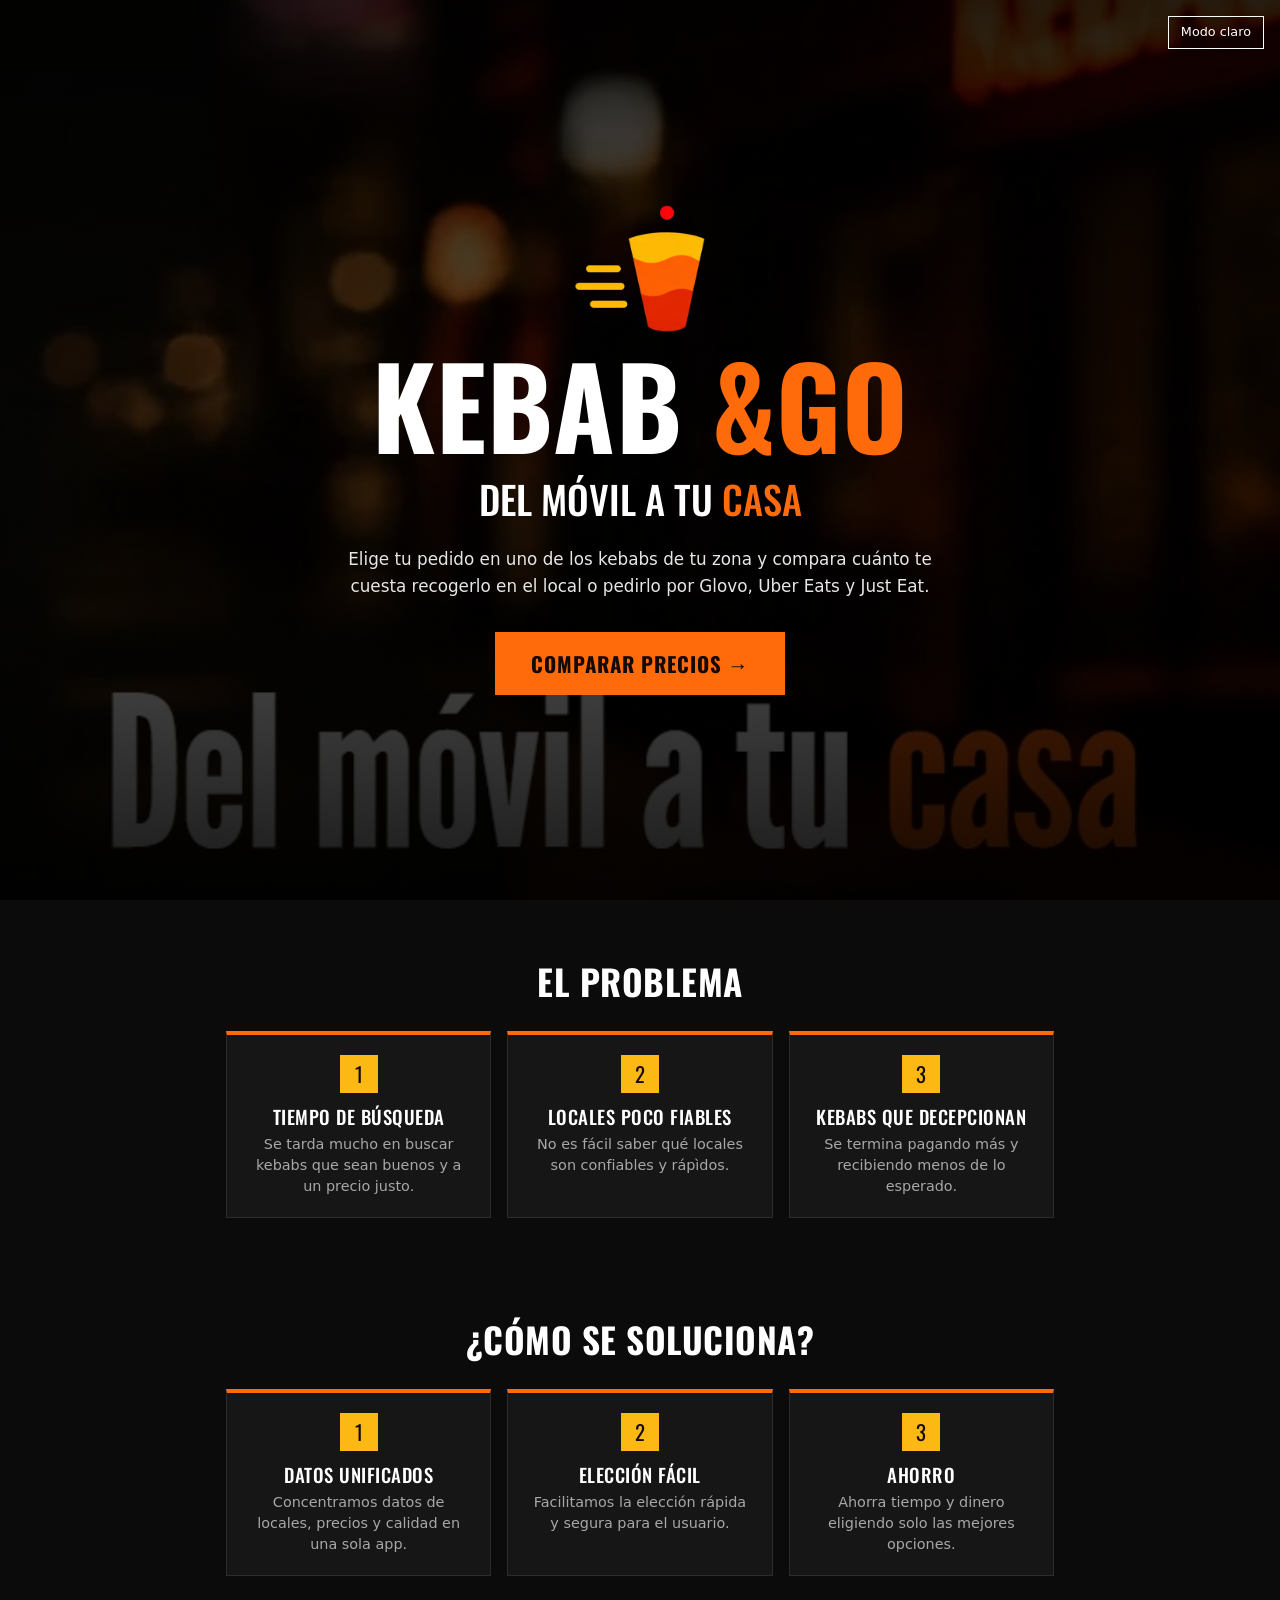
==== kebab-and-go/index.html @ 1873d4c3 "se sube página" ====
<!DOCTYPE html>
<html lang="es">

<head>
    <meta charset="utf-8">
    <meta name="viewport" content="width=device-width, initial-scale=1, viewport-fit=cover">
    <title>KEBAB&amp;GO</title>
    <link rel="icon" href="assets/favicon.png">
    <link rel="preconnect" href="https://fonts.googleapis.com">
    <link rel="preconnect" href="https://fonts.gstatic.com" crossorigin>
    <link href="https://fonts.googleapis.com/css2?family=Oswald:wght@500;700&display=swap" rel="stylesheet">
    <link rel="stylesheet" href="css/style.css">
    <link rel="stylesheet" href="css/inicio.css">
</head>

<body>

    <!-- ==================== PANTALLA 1: INICIO ==================== -->
    <div id="inicio">

        <section class="hero">

            <video class="hero-video" autoplay muted loop playsinline poster="assets/poster.jpg">
                <source src="assets/video.mp4" type="video/mp4">
            </video>
            <div class="hero-capa"></div>

            <button class="btn-tema" type="button">Modo claro</button>

            <div class="hero-contenido">
                <img class="logo" src="assets/logo.png" alt="Logo de KEBAB&GO">
                <h1>KEBAB <span>&amp;GO</span></h1>
                <p class="lema">Del móvil a tu <span>casa</span></p>
                <p class="desc">
                    Elige tu pedido en uno de los kebabs de tu zona y compara cuánto te cuesta
                    recogerlo en el local o pedirlo por Glovo, Uber Eats y Just Eat.
                </p>
                <button class="btn-grande" type="button" onclick="ir('menu')">Comparar precios →</button>
            </div>

        </section>

        <section class="como">
            <h2>El problema</h2>

            <div class="pasos">
                <div class="paso">
                    <span>1</span>
                    <h3>Tiempo de búsqueda</h3>
                    <p>Se tarda mucho en buscar kebabs que sean buenos y a un precio justo.</p>
                </div>
                <div class="paso">
                    <span>2</span>
                    <h3>Locales poco fiables</h3>
                    <p>No es fácil saber qué locales son confiables y rápìdos.</p>
                </div>
                <div class="paso">
                    <span>3</span>
                    <h3>Kebabs que decepcionan</h3>
                    <p>Se termina pagando más y recibiendo menos de lo esperado.</p>
                </div>
            </div>
            <h2>¿Cómo se soluciona?</h2>

            <div class="pasos">
                <div class="paso">
                    <span>1</span>
                    <h3>Datos unificados</h3>
                    <p>Concentramos datos de locales, precios y calidad en una sola app.</p>
                </div>
                <div class="paso">
                    <span>2</span>
                    <h3>Elección fácil</h3>
                    <p>Facilitamos la elección rápida y segura para el usuario.</p>
                </div>
                <div class="paso">
                    <span>3</span>
                    <h3>Ahorro</h3>
                    <p>Ahorra tiempo y dinero eligiendo solo las mejores opciones.</p>
                </div>
            </div>
        </section>

    </div>

    <!-- ==================== PANTALLAS 2 Y 3: COMPARADOR ==================== -->
    <div id="comparador" hidden>

        <div class="wrap">

            <header>
                <div class="header-top">
                    <a class="marca" href="#" onclick="ir('inicio'); return false;">
                        <img src="assets/logo.png" alt="">
                        <h1>KEBAB <span>&amp;GO</span></h1>
                    </a>
                    <button class="btn-tema" type="button">Modo claro</button>
                </div>

                <p>Compara tu pedido: recoger en local vs. apps de reparto</p>
                <span class="sim">Prototipo de simulación · precios ficticios</span>
            </header>

            <div class="steps">
                <span id="s1" class="on">1. Elige tu pedido</span>
                <span id="s2">2. Compara precios</span>
            </div>

            <main id="app"></main>

        </div>

        <div class="bar" id="bar">
            <div></div>
        </div>

    </div>

    <script src="js/tema.js"></script>
    <script src="js/data.js"></script>
    <script src="js/app.js"></script>

</body>

</html>
---- kebab-and-go/css/style.css ----
/* ==========================================================
   KEBAB&GO · Estilos generales
   Estilo: negro + naranja + amarillo, tipografía condensada
   ========================================================== */

/* ---------- Colores: modo oscuro (por defecto) ---------- */
:root {
    --bg: #0b0b0b;          /* fondo, casi negro */
    --card: #161616;        /* tarjetas */
    --tx: #ffffff;          /* texto */
    --mut: #a8a8a8;         /* texto secundario */
    --bd: #2c2c2c;          /* bordes */
    --ac: #ff6a0a;          /* naranja de la marca */
    --acx: #140a02;         /* texto sobre el naranja */
    --amarillo: #fdb913;    /* amarillo del logo */
    --brand: #000000;       /* cabecera */
    --brand-tx: #ffffff;
    --link: #ff8a3d;
    --ok: #7ed957;
    --okbg: #1b2a14;

    --fuente-titulos: "Oswald", "Bebas Neue", Impact, "Arial Narrow", sans-serif;
}

/* ---------- Colores: modo claro ---------- */
:root[data-theme="light"] {
    --bg: #fff6ea;
    --card: #ffffff;
    --tx: #1a1410;
    --mut: #7a6a5d;
    --bd: #f0dcc6;
    --ac: #ff6a0a;
    --acx: #140a02;
    --brand: #000000;
    --brand-tx: #ffffff;
    --link: #d4560a;
    --ok: #2f7d1a;
    --okbg: #e8f5df;
}

/* ---------- Base ---------- */
[hidden] {
    display: none !important;
}

* {
    box-sizing: border-box;
}

body {
    margin: 0;
    background: var(--bg);
    color: var(--tx);
    font-family: system-ui, -apple-system, "Segoe UI", Roboto, sans-serif;
    line-height: 1.45;
    transition: background 0.2s, color 0.2s;
}

h1,
h2,
h3 {
    font-family: var(--fuente-titulos);
    text-transform: uppercase;
    letter-spacing: 0.5px;
}

.wrap {
    max-width: 720px;
    margin: 0 auto;
    padding: 16px 16px 110px;
}

/* ---------- Cabecera ---------- */
header {
    padding: 16px;
    border-bottom: 4px solid var(--ac);
    background: var(--brand);
    color: var(--brand-tx);
}

.header-top {
    display: flex;
    justify-content: space-between;
    align-items: center;
    gap: 12px;
}

.marca {
    display: flex;
    align-items: center;
    gap: 10px;
    color: inherit;
    text-decoration: none;
}

.marca img {
    width: 44px;
    height: auto;
}

header h1 {
    margin: 0;
    font-size: 2rem;
    line-height: 1;
}

h1 span,
.lema span {
    color: var(--ac);
}

header p {
    margin: 10px 0 0;
    opacity: 0.85;
}

.sim {
    display: inline-block;
    margin-top: 10px;
    padding: 4px 10px;
    background: var(--amarillo);
    color: #140a02;
    font-size: 0.8rem;
    font-weight: 700;
}

.btn-tema {
    padding: 6px 12px;
    border: 1px solid #ffffff;
    background: transparent;
    color: #ffffff;
    font: inherit;
    font-size: 0.8rem;
    cursor: pointer;
}

.btn-tema:hover {
    background: #ffffff;
    color: #000000;
}

/* ---------- Pasos ---------- */
.steps {
    display: flex;
    gap: 8px;
    margin: 16px 0;
    font-size: 0.85rem;
    color: var(--mut);
}

.steps span {
    flex: 1;
    padding: 6px 0;
    border-bottom: 3px solid var(--bd);
}

.steps .on {
    color: var(--tx);
    border-color: var(--ac);
    font-weight: 600;
}

.como h2 + .pasos + h2 {
    margin-top: 96px;
}

/* ---------- Pestañas de restaurantes ---------- */
.tabs {
    display: grid;
    grid-template-columns: repeat(3, 1fr);
    gap: 8px;
    margin-bottom: 14px;
}

.tab {
    padding: 10px;
    border: 2px solid var(--bd);
    background: var(--card);
    color: var(--tx);
    font: inherit;
    text-align: left;
    cursor: pointer;
}

.tab.on {
    border-color: var(--ac);
}

.tab b {
    display: block;
    font-family: var(--fuente-titulos);
    font-size: 1rem;
    font-weight: 500;
    text-transform: uppercase;
}

.tab small {
    color: var(--mut);
}

/* ---------- Productos ---------- */
.item {
    display: flex;
    justify-content: space-between;
    align-items: center;
    gap: 12px;
    margin-bottom: 8px;
    padding: 12px;
    border: 1px solid var(--bd);
    background: var(--card);
}

.item h3 {
    margin: 0;
    font-size: 1.05rem;
    font-weight: 500;
}

.item p {
    margin: 2px 0 0;
    color: var(--mut);
    font-size: 0.85rem;
}

.price {
    color: var(--amarillo);
    font-weight: 700;
    white-space: nowrap;
}

:root[data-theme="light"] .price {
    color: var(--link);
}

.qty {
    display: flex;
    align-items: center;
    gap: 8px;
}

.qty button {
    width: 34px;
    height: 34px;
    border: 1px solid var(--bd);
    background: var(--bg);
    color: var(--tx);
    font-size: 1.1rem;
    cursor: pointer;
}

.qty button.add {
    background: var(--ac);
    border-color: var(--ac);
    color: var(--acx);
    font-weight: 700;
}

/* ---------- Barra inferior ---------- */
.bar {
    position: fixed;
    left: 0;
    right: 0;
    bottom: 0;
    padding: 12px 16px calc(12px + env(safe-area-inset-bottom, 0px));
    border-top: 2px solid var(--ac);
    background: var(--card);
}

.bar div {
    display: flex;
    justify-content: space-between;
    align-items: center;
    gap: 12px;
    max-width: 720px;
    margin: 0 auto;
}

.bar small {
    color: var(--mut);
}

/* ---------- Botones ---------- */
.btn {
    padding: 12px 18px;
    border: 0;
    background: var(--ac);
    color: var(--acx);
    font-family: var(--fuente-titulos);
    font-size: 1.05rem;
    font-weight: 700;
    letter-spacing: 0.5px;
    text-transform: uppercase;
    cursor: pointer;
}

.btn:hover {
    filter: brightness(1.1);
}

.btn:disabled {
    opacity: 0.4;
    cursor: not-allowed;
}

.link {
    margin-bottom: 10px;
    padding: 0;
    border: 0;
    background: none;
    color: var(--link);
    font: inherit;
    cursor: pointer;
}

/* ---------- Pantalla de comparación ---------- */
.sum {
    margin-bottom: 16px;
    padding: 12px;
    border: 1px solid var(--bd);
    background: var(--card);
    font-size: 0.9rem;
}

.sum ul {
    margin: 6px 0 0;
    padding: 0;
    list-style: none;
}

.sum li {
    display: flex;
    justify-content: space-between;
}

.opt {
    margin-bottom: 10px;
    padding: 14px;
    border: 2px solid var(--bd);
    background: var(--card);
}

.opt.best {
    border-color: var(--ok);
}

.opt .top {
    display: flex;
    justify-content: space-between;
    align-items: center;
    gap: 8px;
}

.opt h3 {
    margin: 0;
    font-size: 1.1rem;
    font-weight: 500;
}

.tot {
    font-family: var(--fuente-titulos);
    font-size: 1.7rem;
    font-weight: 700;
}

.tag {
    margin-left: 6px;
    padding: 2px 8px;
    background: var(--okbg);
    color: var(--ok);
    font-family: system-ui, sans-serif;
    font-size: 0.72rem;
    font-weight: 700;
    letter-spacing: 0;
}

.diff {
    color: var(--mut);
    font-size: 0.85rem;
}

.det {
    margin-top: 8px;
    color: var(--mut);
    font-size: 0.85rem;
}

.det div {
    display: flex;
    justify-content: space-between;
}

.det .nota-app {
    margin-top: 4px;
    font-style: italic;
}

.note {
    margin-top: 16px;
    color: var(--mut);
    font-size: 0.78rem;
}
---- kebab-and-go/css/inicio.css ----
/* ==========================================================
   KEBAB&GO · Página de inicio
   ========================================================== */

/* ---------- Portada ---------- */
.hero {
    position: relative;
    display: flex;
    align-items: center;
    justify-content: center;
    min-height: 100vh;
    padding: 24px;
    overflow: hidden;
    background: #000000 url("../assets/poster.jpg") center / cover no-repeat;
    text-align: center;
    color: #ffffff;
}

.hero-video {
    position: absolute;
    top: 0;
    left: 0;
    width: 100%;
    height: 100%;
    object-fit: cover;
}

/* Capa oscura para que el texto se lea bien sobre el vídeo */
.hero-capa {
    position: absolute;
    top: 0;
    left: 0;
    width: 100%;
    height: 100%;
    background: linear-gradient(to bottom, rgba(0, 0, 0, 0.85), rgba(0, 0, 0, 0.6) 50%, rgba(0, 0, 0, 0.9));
}

.hero .btn-tema {
    position: absolute;
    top: 16px;
    right: 16px;
    z-index: 2;
}

.hero-contenido {
    position: relative;
    z-index: 1;
    max-width: 640px;
}

.logo {
    width: 130px;
    height: auto;
    margin-bottom: 8px;
}

.hero h1 {
    margin: 0;
    font-size: clamp(3.5rem, 14vw, 7rem);
    font-weight: 700;
    line-height: 1;
}

.lema {
    margin: 12px 0 20px;
    font-family: var(--fuente-titulos);
    font-size: clamp(1.6rem, 5vw, 2.4rem);
    font-weight: 500;
    text-transform: uppercase;
}

.desc {
    margin: 0 0 32px;
    color: #e6e6e6;
    font-size: 1.05rem;
    line-height: 1.6;
}

.btn-grande {
    display: inline-block;
    padding: 16px 36px;
    border: 0;
    cursor: pointer;
    background: var(--ac);
    color: var(--acx);
    font-family: var(--fuente-titulos);
    font-size: 1.3rem;
    font-weight: 700;
    letter-spacing: 1px;
    text-decoration: none;
    text-transform: uppercase;
}

.btn-grande:hover {
    filter: brightness(1.12);
}

/* ---------- Cómo funciona ---------- */
.como {
    max-width: 860px;
    margin: 0 auto;
    padding: 56px 16px;
    text-align: center;
}

.como h2 {
    margin: 0;
    font-size: 2.2rem;
}

.pasos {
    display: grid;
    grid-template-columns: repeat(auto-fit, minmax(200px, 1fr));
    gap: 16px;
    margin-top: 24px;
}

.paso {
    padding: 20px;
    border: 1px solid var(--bd);
    border-top: 4px solid var(--ac);
    background: var(--card);
}

.paso span {
    display: inline-block;
    width: 38px;
    height: 38px;
    background: var(--amarillo);
    color: #140a02;
    font-family: var(--fuente-titulos);
    font-size: 1.3rem;
    line-height: 38px;
}

.paso h3 {
    margin: 10px 0 4px;
    font-weight: 500;
}

.paso p {
    margin: 0;
    color: var(--mut);
    font-size: 0.9rem;
}
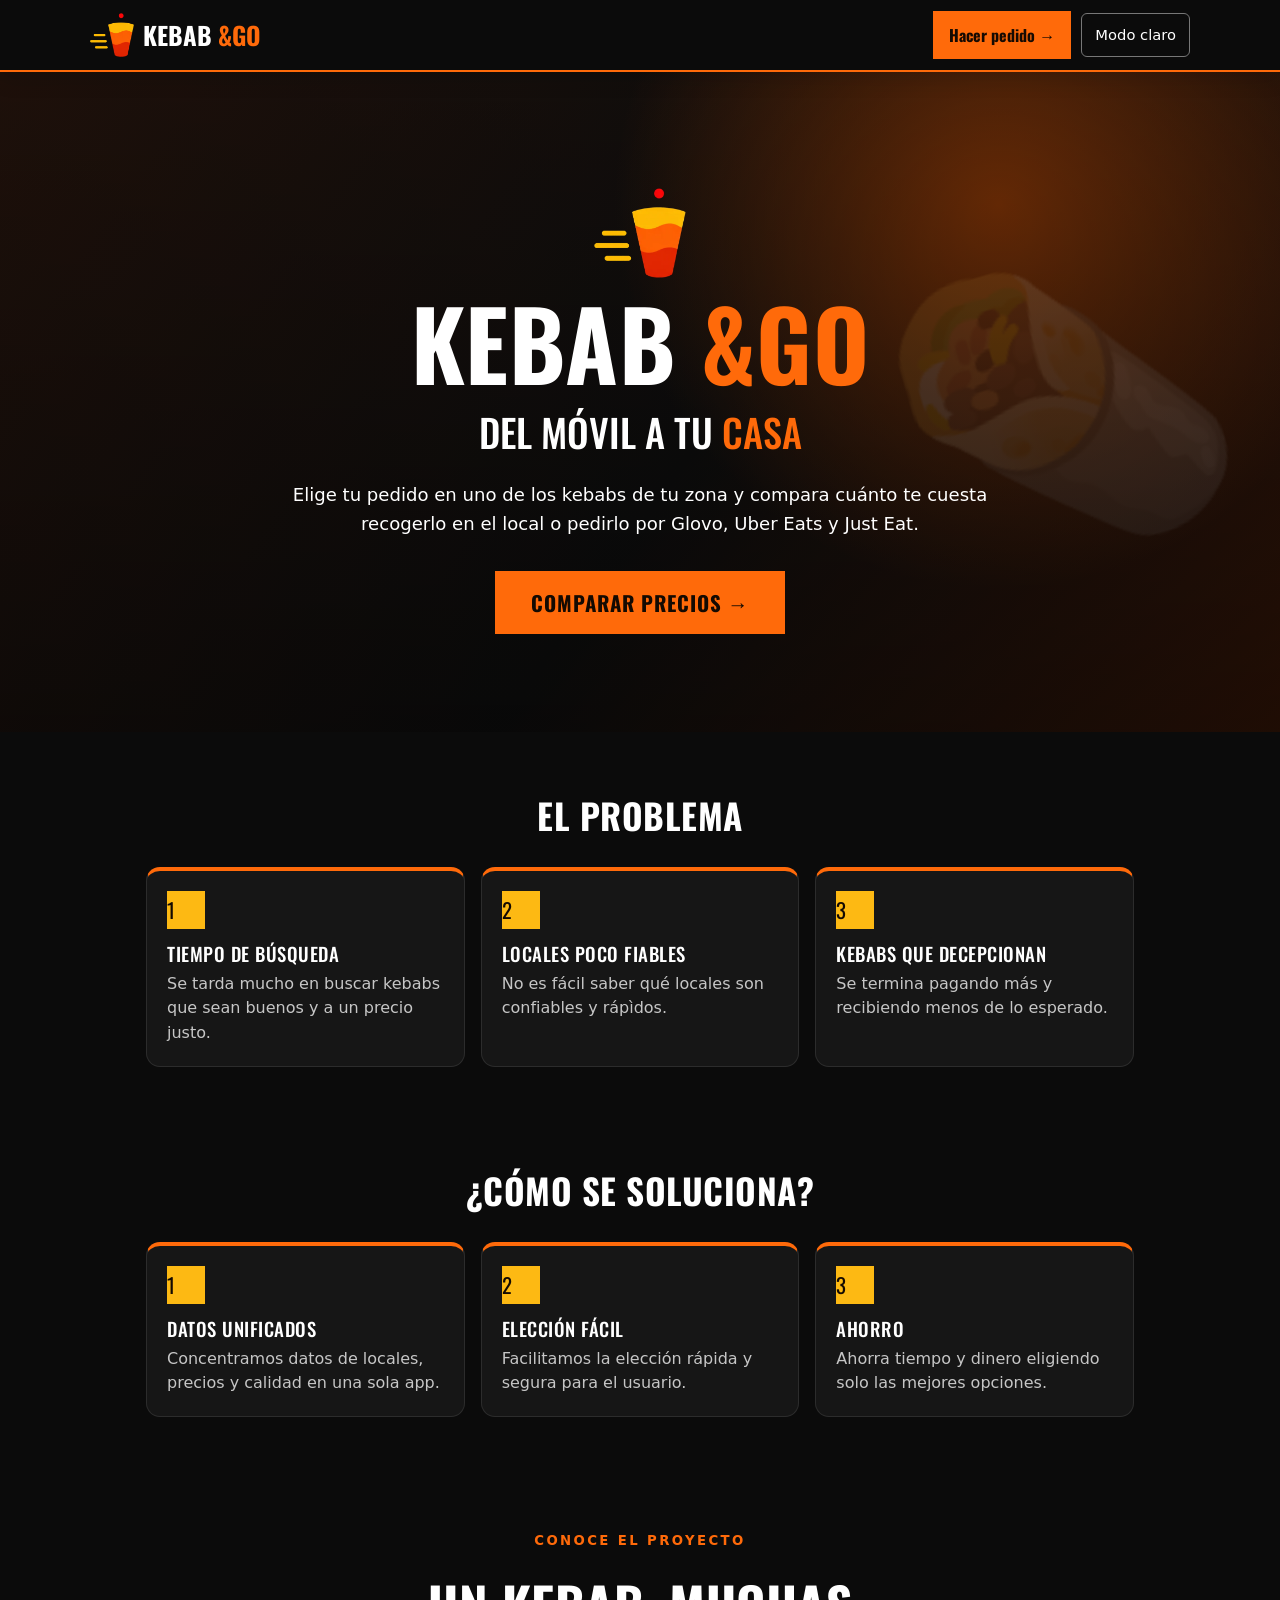
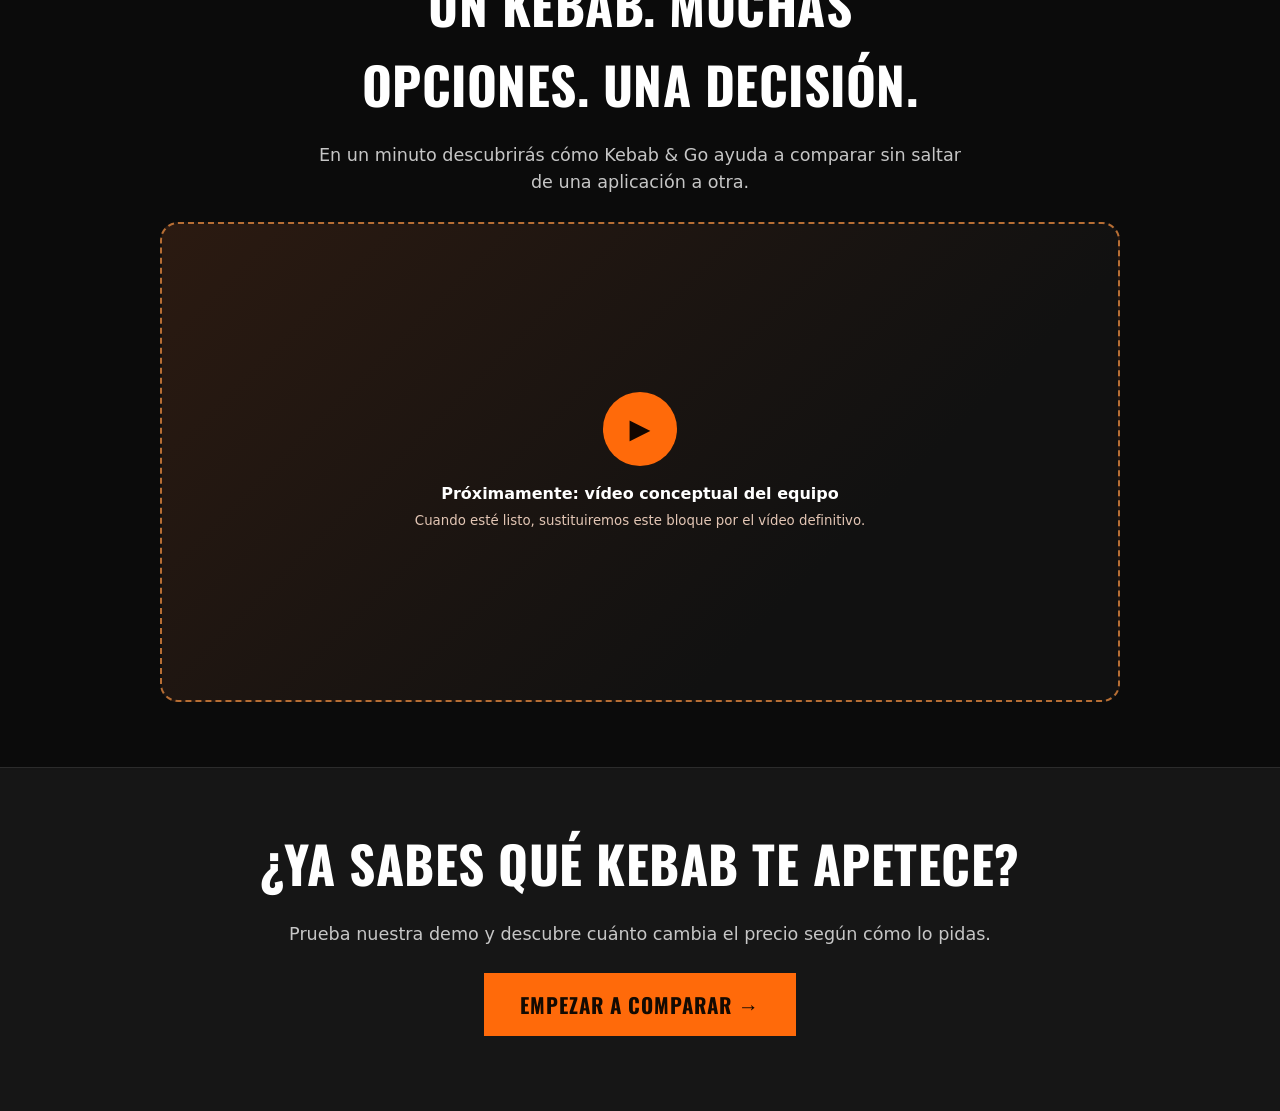
==== commit 14abcb30: "pagina actualizada" ====
--- a/kebab-and-go/index.html
+++ b/kebab-and-go/index.html
@@ -15,17 +15,26 @@
 
 <body>
 
+    <!-- Navegación fija, visible al desplazar la página -->
+    <nav class="nav-global" aria-label="Navegación principal">
+        <a class="nav-marca" href="#inicio" onclick="ir('inicio'); return false;">
+            <img src="assets/logo.png" alt="" width="40" height="40">
+            <span>KEBAB <strong>&amp;GO</strong></span>
+        </a>
+        <div class="nav-acciones">
+            <button class="btn-nav-pedido" type="button" onclick="ir('menu')">Hacer pedido →</button>
+            <button class="btn-tema" type="button" aria-label="Cambiar modo de color">Modo claro</button>
+        </div>
+    </nav>
+
     <!-- ==================== PANTALLA 1: INICIO ==================== -->
     <div id="inicio">
 
         <section class="hero">
 
-            <video class="hero-video" autoplay muted loop playsinline poster="assets/poster.jpg">
-                <source src="assets/video.mp4" type="video/mp4">
-            </video>
+            <!-- Fondo de portada: no requiere vídeo ni imagen externa -->
+            <div class="hero-decoracion" aria-hidden="true">🌯</div>
             <div class="hero-capa"></div>
-
-            <button class="btn-tema" type="button">Modo claro</button>
 
             <div class="hero-contenido">
                 <img class="logo" src="assets/logo.png" alt="Logo de KEBAB&GO">
@@ -81,6 +90,26 @@
             </div>
         </section>
 
+        <!-- Vídeo conceptual pendiente de entrega por el equipo -->
+        <section class="video-conceptual" id="video-conceptual" aria-labelledby="titulo-video">
+            <div class="video-intro">
+                <p class="eyebrow">CONOCE EL PROYECTO</p>
+                <h2 id="titulo-video">Un kebab. Muchas opciones. Una decisión.</h2>
+                <p>En un minuto descubrirás cómo Kebab &amp; Go ayuda a comparar sin saltar de una aplicación a otra.</p>
+            </div>
+            <div class="video-pendiente">
+                <span aria-hidden="true">▶</span>
+                <p>Próximamente: vídeo conceptual del equipo</p>
+                <small>Cuando esté listo, sustituiremos este bloque por el vídeo definitivo.</small>
+            </div>
+        </section>
+
+        <section class="cta-final">
+            <h2>¿Ya sabes qué kebab te apetece?</h2>
+            <p>Prueba nuestra demo y descubre cuánto cambia el precio según cómo lo pidas.</p>
+            <button class="btn-grande" type="button" onclick="ir('menu')">Empezar a comparar →</button>
+        </section>
+
     </div>
 
     <!-- ==================== PANTALLAS 2 Y 3: COMPARADOR ==================== -->
@@ -89,14 +118,6 @@
         <div class="wrap">
 
             <header>
-                <div class="header-top">
-                    <a class="marca" href="#" onclick="ir('inicio'); return false;">
-                        <img src="assets/logo.png" alt="">
-                        <h1>KEBAB <span>&amp;GO</span></h1>
-                    </a>
-                    <button class="btn-tema" type="button">Modo claro</button>
-                </div>
-
                 <p>Compara tu pedido: recoger en local vs. apps de reparto</p>
                 <span class="sim">Prototipo de simulación · precios ficticios</span>
             </header>
--- a/kebab-and-go/css/style.css
+++ b/kebab-and-go/css/style.css
@@ -8,7 +8,7 @@
     --bg: #0b0b0b;          /* fondo, casi negro */
     --card: #161616;        /* tarjetas */
     --tx: #ffffff;          /* texto */
-    --mut: #a8a8a8;         /* texto secundario */
+    --mut: #c6c6c6;         /* texto secundario */
     --bd: #2c2c2c;          /* bordes */
     --ac: #ff6a0a;          /* naranja de la marca */
     --acx: #140a02;         /* texto sobre el naranja */
@@ -27,7 +27,7 @@
     --bg: #fff6ea;
     --card: #ffffff;
     --tx: #1a1410;
-    --mut: #7a6a5d;
+    --mut: #655548;
     --bd: #f0dcc6;
     --ac: #ff6a0a;
     --acx: #140a02;
@@ -52,7 +52,7 @@
     background: var(--bg);
     color: var(--tx);
     font-family: system-ui, -apple-system, "Segoe UI", Roboto, sans-serif;
-    line-height: 1.45;
+    line-height: 1.55;
     transition: background 0.2s, color 0.2s;
 }
 
@@ -65,7 +65,7 @@
 }
 
 .wrap {
-    max-width: 720px;
+    max-width: 880px;
     margin: 0 auto;
     padding: 16px 16px 110px;
 }
@@ -120,7 +120,7 @@
     padding: 4px 10px;
     background: var(--amarillo);
     color: #140a02;
-    font-size: 0.8rem;
+    font-size: 0.92rem;
     font-weight: 700;
 }
 
@@ -130,7 +130,7 @@
     background: transparent;
     color: #ffffff;
     font: inherit;
-    font-size: 0.8rem;
+    font-size: 0.92rem;
     cursor: pointer;
 }
 
@@ -144,7 +144,7 @@
     display: flex;
     gap: 8px;
     margin: 16px 0;
-    font-size: 0.85rem;
+    font-size: 0.97rem;
     color: var(--mut);
 }
 
@@ -184,13 +184,17 @@
 
 .tab.on {
     border-color: var(--ac);
-}
-
+    background: color-mix(in srgb, var(--ac) 15%, var(--card));
+    box-shadow: inset 0 -4px 0 var(--ac);
+}
+
+.tab:hover { border-color: var(--ac); }
+.tab:focus-visible { outline: 3px solid var(--amarillo); outline-offset: 2px; }
 .tab b {
     display: block;
     font-family: var(--fuente-titulos);
-    font-size: 1rem;
-    font-weight: 500;
+    font-size: 1.14rem;
+    font-weight: 600;
     text-transform: uppercase;
 }
 
@@ -219,7 +223,7 @@
 .item p {
     margin: 2px 0 0;
     color: var(--mut);
-    font-size: 0.85rem;
+    font-size: 0.97rem;
 }
 
 .price {
@@ -271,7 +275,7 @@
     justify-content: space-between;
     align-items: center;
     gap: 12px;
-    max-width: 720px;
+    max-width: 880px;
     margin: 0 auto;
 }
 
@@ -375,13 +379,13 @@
 
 .diff {
     color: var(--mut);
-    font-size: 0.85rem;
+    font-size: 0.97rem;
 }
 
 .det {
     margin-top: 8px;
     color: var(--mut);
-    font-size: 0.85rem;
+    font-size: 0.97rem;
 }
 
 .det div {
@@ -397,6 +401,44 @@
 .note {
     margin-top: 16px;
     color: var(--mut);
-    font-size: 0.78rem;
-}
-
+    font-size: 0.93rem;
+}
+
+
+/* Barra superior fija para ambas vistas */
+body { padding-top: 72px; }
+.nav-global {
+ position: fixed; z-index: 1000; top: 0; left: 0; right: 0;
+ min-height: 72px; padding: 10px max(18px, calc((100vw - 1100px) / 2));
+ display: flex; align-items: center; justify-content: space-between; gap: 14px;
+ background: rgba(12,12,12,.97); color: #fff;
+ border-bottom: 2px solid var(--ac); box-shadow: 0 6px 20px rgba(0,0,0,.16);
+}
+.nav-marca { display: flex; align-items: center; gap: 9px; color: white; text-decoration: none; font-family: var(--fuente-titulos); font-size: 1.55rem; font-weight: 700; white-space: nowrap; }
+.nav-marca img { height: 44px; width: 44px; object-fit: contain; }
+.nav-marca strong { color: var(--ac); }
+.nav-acciones { display: flex; align-items: center; gap: 10px; }
+.btn-nav-pedido { border: none; background: var(--ac); color: #160a02; padding: 12px 16px; font-family: var(--fuente-titulos); font-size: 1rem; font-weight: 700; cursor: pointer; white-space: nowrap; }
+.nav-global .btn-tema { border-color: #777; border-radius: 6px; padding: 10px 13px; white-space: nowrap; }
+.nav-global button:focus-visible { outline: 3px solid var(--amarillo); outline-offset: 3px; }
+#comparador header { border-radius: 12px; }
+#comparador header p { margin-top: 0; font-size: 1.1rem; }
+.tabs { gap: 10px; }
+.tab { min-height: 85px; border-radius: 12px; transition: background .18s, border-color .18s; }
+.item { border-radius: 12px; padding: 17px; margin-bottom: 10px; }
+.item h3 { font-size: 1.23rem; }
+.item p { font-size: 1rem; }
+.price { font-size: 1.1rem; }
+.note { line-height: 1.6; }
+@media (max-width: 620px) {
+ body { padding-top: 65px; }
+ .nav-global { min-height: 65px; padding: 8px 12px; gap: 7px; }
+ .nav-marca { font-size: 1.15rem; gap: 3px; }
+ .nav-marca img { width: 35px; height: 35px; }
+ .nav-acciones { gap: 6px; }
+ .btn-nav-pedido { font-size: .87rem; padding: 10px 9px; }
+ .nav-global .btn-tema { font-size: .8rem; padding: 8px 6px; }
+ .tabs { grid-template-columns: 1fr; }
+ .tab { min-height: 54px; }
+ .bar { z-index: 800; }
+}
--- a/kebab-and-go/css/inicio.css
+++ b/kebab-and-go/css/inicio.css
@@ -8,10 +8,10 @@
     display: flex;
     align-items: center;
     justify-content: center;
-    min-height: 100vh;
-    padding: 24px;
+    min-height: min(76vh, 660px);
+    padding: 90px 24px 72px;
     overflow: hidden;
-    background: #000000 url("../assets/poster.jpg") center / cover no-repeat;
+    background: radial-gradient(circle at 78% 20%, #8a3807 0, transparent 34%), linear-gradient(125deg, #27150d 0%, #101010 55%, #3b1808 100%);
     text-align: center;
     color: #ffffff;
 }
@@ -32,7 +32,7 @@
     left: 0;
     width: 100%;
     height: 100%;
-    background: linear-gradient(to bottom, rgba(0, 0, 0, 0.85), rgba(0, 0, 0, 0.6) 50%, rgba(0, 0, 0, 0.9));
+    background: linear-gradient(to bottom, rgba(0, 0, 0, 0.24), rgba(0, 0, 0, 0.48));
 }
 
 .hero .btn-tema {
@@ -45,18 +45,18 @@
 .hero-contenido {
     position: relative;
     z-index: 1;
-    max-width: 640px;
+    max-width: 730px;
 }
 
 .logo {
-    width: 130px;
+    width: 92px;
     height: auto;
     margin-bottom: 8px;
 }
 
 .hero h1 {
     margin: 0;
-    font-size: clamp(3.5rem, 14vw, 7rem);
+    font-size: clamp(3.1rem, 10vw, 6rem);
     font-weight: 700;
     line-height: 1;
 }
@@ -143,3 +143,35 @@
     color: var(--mut);
     font-size: 0.9rem;
 }
+
+/* Fondo decorativo discreto: portada más corta que antes */
+.hero-decoracion {
+    position: absolute;
+    right: 4%; top: 19%;
+    font-size: clamp(8rem, 21vw, 17rem);
+    opacity: .16;
+    transform: rotate(-16deg);
+    pointer-events: none;
+}
+.hero .desc { color: #ffffff; font-size: 1.13rem; }
+.como { max-width: 1020px; }
+.paso { border-radius: 14px; text-align: left; }
+.paso p { font-size: 1rem; }
+.video-conceptual { max-width: 1000px; margin: 0 auto; padding: 45px 20px 65px; text-align: center; }
+.video-intro { max-width: 650px; margin: 0 auto 26px; }
+.video-intro h2, .cta-final h2 { font-size: clamp(2rem, 5vw, 3.2rem); margin: 6px 0 12px; }
+.video-intro p:not(.eyebrow), .cta-final p { color: var(--mut); font-size: 1.1rem; }
+.eyebrow { color: var(--ac); font-weight: 800; letter-spacing: .18em; font-size: .83rem; }
+.video-pendiente { display: flex; flex-direction: column; justify-content: center; align-items: center; aspect-ratio: 16 / 8; min-height: 220px; background: linear-gradient(135deg, #2b1a11, #111 70%); border: 2px dashed #b76e34; border-radius: 18px; padding: 20px; color: white; }
+.video-pendiente span { display: grid; place-items: center; width: 74px; height: 74px; border-radius: 50%; background: var(--ac); color: #120600; font-size: 1.7rem; }
+.video-pendiente p { margin-bottom: 4px; font-weight: 750; }
+.video-pendiente small { color: #e3c6b5; }
+.cta-final { text-align: center; padding: 50px 22px 75px; background: var(--card); border-top: 1px solid var(--bd); }
+.cta-final p { margin-bottom: 25px; }
+@media (max-width: 620px) {
+ .hero { min-height: 65vh; padding: 85px 20px 60px; }
+ .hero-decoracion { opacity: .1; top: 28%; }
+ .logo { width: 75px; }
+ .como { padding: 40px 16px; }
+ .video-pendiente { min-height: 230px; }
+}
